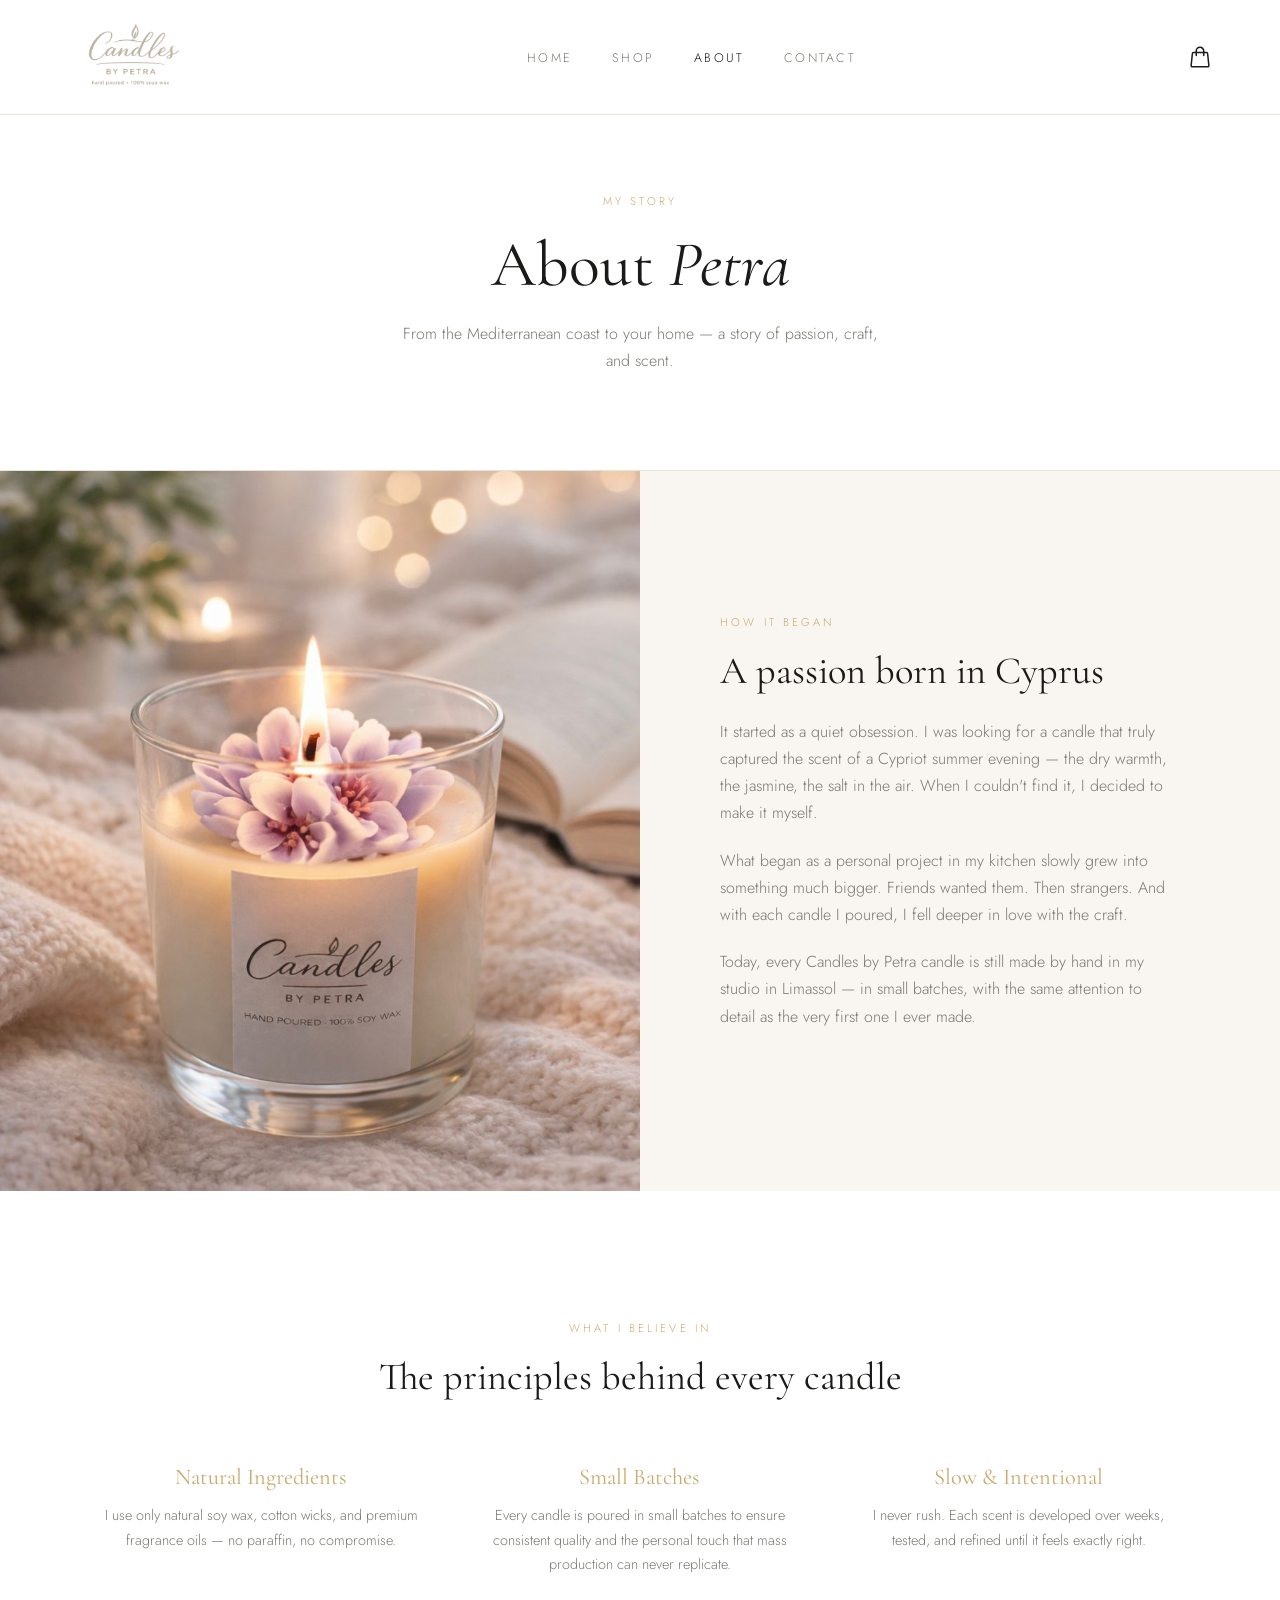
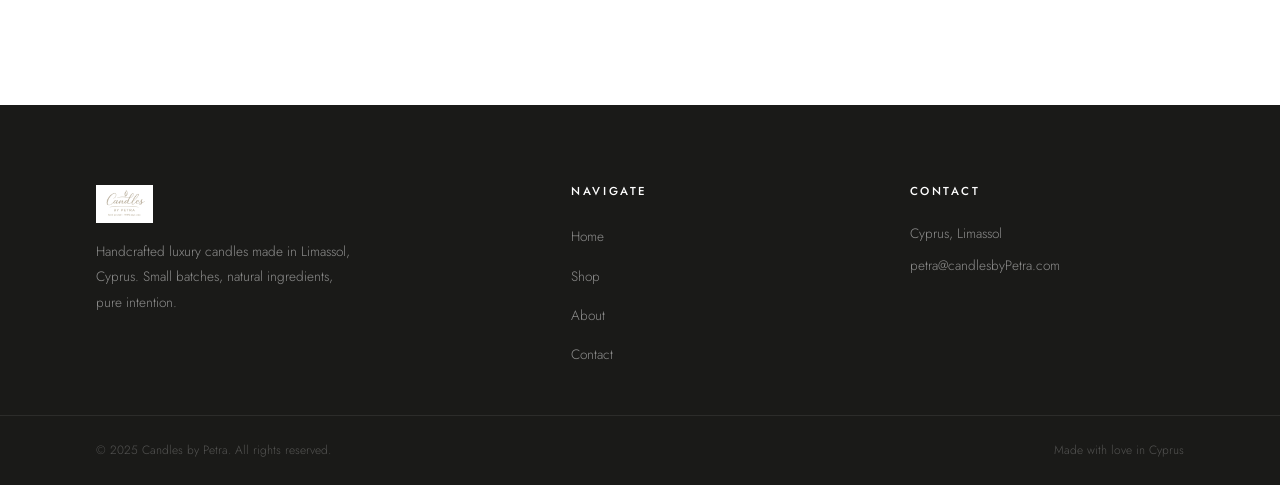
==== pages/about/about.html @ 8d90f5c4 "Vytvoreni zakladni struktury webu a pridani obrazku" ====
<!DOCTYPE html>
<html lang="en">
<head>
  <meta charset="UTF-8">
  <meta name="viewport" content="width=device-width, initial-scale=1.0">
  <title>About — Candles by Petra</title>
  <meta name="description" content="The story behind Candles by Petra — handcrafted luxury candles made in Cyprus.">
  <link rel="stylesheet" href="../../css/style.css">
</head>
<body>

  <!-- NAV -->
  <nav>
    <a class="nav-logo" href="../../index.html">
      <img src="../../images/logo.jpeg" alt="Candles by Petra">
    </a>
    <ul class="nav-links">
      <li><a href="../../index.html">Home</a></li>
      <li><a href="../shop/shop.html">Shop</a></li>
      <li><a href="about.html" class="active">About</a></li>
      <li><a href="../contact/contact.html">Contact</a></li>
    </ul>
    <button class="cart-icon-btn" onclick="window.location.href='../shop/shop.html'">
      <svg xmlns="http://www.w3.org/2000/svg" fill="none" viewBox="0 0 24 24" stroke-width="1.5" stroke="currentColor">
        <path stroke-linecap="round" stroke-linejoin="round" d="M15.75 10.5V6a3.75 3.75 0 1 0-7.5 0v4.5m11.356-1.993 1.263 12c.07.665-.45 1.243-1.119 1.243H4.25a1.125 1.125 0 0 1-1.12-1.243l1.264-12A1.125 1.125 0 0 1 5.513 7.5h12.974c.576 0 1.059.435 1.119 1.007Z" />
      </svg>
      <span class="cart-badge" id="about-badge"></span>
    </button>
  </nav>

  <!-- PAGE HEADER -->
  <div class="page-header">
    <span class="section-label">My Story</span>
    <h1>About <em>Petra</em></h1>
    <p>From the Mediterranean coast to your home — a story of passion, craft, and scent.</p>
  </div>

  <!-- STORY SECTION -->
  <section class="about-story">
    <div class="about-story-image">
      <img src="../../images/levander2.jpeg" alt="Petra crafting candles">
    </div>
    <div class="about-story-content">
      <span class="section-label">How it began</span>
      <h2>A passion born in Cyprus</h2>
      <p>
        It started as a quiet obsession. I was looking for a candle that truly captured the scent of a Cypriot summer evening — the dry warmth, the jasmine, the salt in the air. When I couldn't find it, I decided to make it myself.
      </p>
      <p>
        What began as a personal project in my kitchen slowly grew into something much bigger. Friends wanted them. Then strangers. And with each candle I poured, I fell deeper in love with the craft.
      </p>
      <p>
        Today, every Candles by Petra candle is still made by hand in my studio in Limassol — in small batches, with the same attention to detail as the very first one I ever made.
      </p>
    </div>
  </section>

  <!-- VALUES -->
  <section class="about-values">
    <span class="section-label">What I believe in</span>
    <h2>The principles behind every candle</h2>

    <div class="values-grid">
      <div class="value-item">
        <h3>Natural Ingredients</h3>
        <p>I use only natural soy wax, cotton wicks, and premium fragrance oils — no paraffin, no compromise.</p>
      </div>
      <div class="value-item">
        <h3>Small Batches</h3>
        <p>Every candle is poured in small batches to ensure consistent quality and the personal touch that mass production can never replicate.</p>
      </div>
      <div class="value-item">
        <h3>Slow & Intentional</h3>
        <p>I never rush. Each scent is developed over weeks, tested, and refined until it feels exactly right.</p>
      </div>
    </div>
  </section>

  <!-- FOOTER -->
  <footer>
    <div class="footer-brand">
      <a class="footer-logo" href="../../index.html"><img src="../../images/logo.jpeg" alt="Candles by Petra" style="height:38px;width:auto;"></a>
      <p>Handcrafted luxury candles made in Limassol, Cyprus. Small batches, natural ingredients, pure intention.</p>
    </div>

    <div class="footer-col">
      <h4>Navigate</h4>
      <ul>
        <li><a href="../../index.html">Home</a></li>
        <li><a href="../shop/shop.html">Shop</a></li>
        <li><a href="about.html">About</a></li>
        <li><a href="../contact/contact.html">Contact</a></li>
      </ul>
    </div>

    <div class="footer-col">
      <h4>Contact</h4>
      <p>Cyprus, Limassol</p>
      <p>petra@candlesbyPetra.com</p>
    </div>
  </footer>
  <div class="footer-bottom">
    <span>&copy; 2025 Candles by Petra. All rights reserved.</span>
    <span>Made with love in Cyprus</span>
  </div>

  <script>
    const count = JSON.parse(localStorage.getItem('cbp_cart') || '[]').reduce((s,i) => s + i.qty, 0);
    const badge = document.getElementById('about-badge');
    if (count > 0) { badge.textContent = count; badge.style.display = 'flex'; }
  </script>
</body>
</html>
---- css/style.css ----
@import url('https://fonts.googleapis.com/css2?family=Cormorant+Garamond:ital,wght@0,300;0,400;0,500;1,300;1,400&family=Jost:wght@300;400;500&display=swap');

*, *::before, *::after {
  box-sizing: border-box;
  margin: 0;
  padding: 0;
}

:root {
  --cream: #f9f5f0;
  --white: #ffffff;
  --gold: #c9a96e;
  --gold-light: #e8d5b0;
  --dark: #1a1a18;
  --grey: #7a7a72;
  --border: #e8e2d9;
}

html {
  scroll-behavior: smooth;
}

body {
  background-color: var(--cream);
  color: var(--dark);
  font-family: 'Jost', sans-serif;
  font-weight: 300;
  font-size: 16px;
  line-height: 1.7;
}

h1, h2, h3, h4 {
  font-family: 'Cormorant Garamond', serif;
  font-weight: 400;
  line-height: 1.2;
}

a {
  color: inherit;
  text-decoration: none;
}

img {
  display: block;
  max-width: 100%;
}

/* ── NAV ── */

nav {
  position: fixed;
  top: 0;
  left: 0;
  right: 0;
  z-index: 100;
  display: flex;
  align-items: center;
  justify-content: space-between;
  padding: 0.75rem 4rem;
  background-color: rgba(255, 255, 255, 0.97);
  backdrop-filter: blur(8px);
  border-bottom: 1px solid var(--border);
}

.nav-logo {
  display: flex;
  align-items: center;
  gap: 0.6rem;
}

.nav-logo img {
  height: 90px;
  width: auto;
  object-fit: contain;
}

.nav-links {
  display: flex;
  gap: 2.5rem;
  list-style: none;
}

.nav-links a {
  font-size: 0.78rem;
  letter-spacing: 0.18em;
  text-transform: uppercase;
  color: var(--grey);
  transition: color 0.3s;
}

.nav-links a:hover,
.nav-links a.active {
  color: var(--dark);
}

/* ── BUTTONS ── */

.btn {
  display: inline-block;
  padding: 0.85rem 2.5rem;
  font-family: 'Jost', sans-serif;
  font-size: 0.75rem;
  font-weight: 400;
  letter-spacing: 0.2em;
  text-transform: uppercase;
  transition: all 0.3s;
  cursor: pointer;
  border: none;
}

.btn-dark {
  background-color: var(--dark);
  color: var(--white);
}

.btn-dark:hover {
  background-color: var(--gold);
}

.btn-outline {
  background-color: transparent;
  color: var(--dark);
  border: 1px solid var(--dark);
}

.btn-outline:hover {
  background-color: var(--dark);
  color: var(--white);
}

.btn-gold {
  background-color: var(--gold);
  color: var(--white);
}

.btn-gold:hover {
  background-color: var(--dark);
}

/* ── SECTION LABEL ── */

.section-label {
  display: block;
  font-size: 0.7rem;
  letter-spacing: 0.28em;
  text-transform: uppercase;
  color: var(--gold);
  margin-bottom: 1rem;
}

/* ── PLACEHOLDER (dokud nejsou fotky) ── */

.placeholder {
  width: 100%;
  height: 100%;
  background-color: var(--gold-light);
  display: flex;
  align-items: center;
  justify-content: center;
  color: var(--gold);
  font-family: 'Cormorant Garamond', serif;
  font-size: 0.9rem;
  letter-spacing: 0.1em;
}

/* ── HERO ── */

.hero {
  min-height: 100vh;
  display: grid;
  grid-template-columns: 1fr 1fr;
  padding-top: 80px;
}

.hero-content {
  display: flex;
  flex-direction: column;
  justify-content: center;
  padding: 6rem 4rem 6rem 6rem;
}

.hero-title {
  font-size: clamp(3rem, 5vw, 5.5rem);
  font-weight: 300;
  margin-bottom: 1.5rem;
  line-height: 1.1;
}

.hero-title em {
  font-style: italic;
  color: var(--gold);
}

.hero-subtitle {
  font-size: 1rem;
  color: var(--grey);
  margin-bottom: 2.5rem;
  max-width: 380px;
}

.hero-image {
  overflow: hidden;
  position: relative;
}

.hero-image img {
  width: 100%;
  height: 100%;
  object-fit: cover;
}

/* ── FEATURED PRODUCTS ── */

.featured {
  padding: 8rem 6rem;
  background-color: var(--white);
}

.featured-header {
  display: flex;
  align-items: flex-end;
  justify-content: space-between;
  margin-bottom: 4rem;
}

.featured-header h2 {
  font-size: clamp(2rem, 3vw, 3rem);
}

.products-grid {
  display: grid;
  grid-template-columns: repeat(3, 1fr);
  gap: 2.5rem;
}

.product-card {
  cursor: pointer;
}

.product-image {
  aspect-ratio: 3/4;
  overflow: hidden;
  margin-bottom: 1.25rem;
  position: relative;
}

.product-image img {
  width: 100%;
  height: 100%;
  object-fit: cover;
  transition: transform 0.6s ease;
}

.product-card:hover .product-image img,
.product-card:hover .product-image .placeholder {
  transform: scale(1.04);
}

.product-card:hover .placeholder {
  transform: scale(1.04);
}

.product-name {
  font-family: 'Cormorant Garamond', serif;
  font-size: 1.3rem;
  margin-bottom: 0.25rem;
}

.product-scent {
  font-size: 0.8rem;
  color: var(--grey);
  letter-spacing: 0.05em;
  margin-bottom: 0.5rem;
}

.product-price {
  font-size: 0.9rem;
  color: var(--gold);
  font-weight: 500;
}

/* ── ABOUT TEASER ── */

.about-teaser {
  display: grid;
  grid-template-columns: 1fr 1fr;
  min-height: 70vh;
}

.about-teaser-image {
  overflow: hidden;
}

.about-teaser-image img {
  width: 100%;
  height: 100%;
  object-fit: cover;
}

.about-teaser-content {
  display: flex;
  flex-direction: column;
  justify-content: center;
  padding: 6rem;
  background-color: var(--dark);
  color: var(--white);
}

.about-teaser-content .section-label {
  color: var(--gold);
}

.about-teaser-content h2 {
  font-size: clamp(2rem, 3vw, 3rem);
  margin-bottom: 1.5rem;
  color: var(--white);
}

.about-teaser-content p {
  color: rgba(255,255,255,0.6);
  margin-bottom: 2.5rem;
  max-width: 420px;
}

.about-teaser-content .btn-outline {
  color: var(--white);
  border-color: rgba(255,255,255,0.4);
}

.about-teaser-content .btn-outline:hover {
  background-color: var(--gold);
  border-color: var(--gold);
}

/* ── INSTAGRAM ── */

.instagram {
  padding: 8rem 6rem;
  text-align: center;
}

.instagram h2 {
  font-size: clamp(2rem, 3vw, 3rem);
  margin-bottom: 0.5rem;
}

.instagram-handle {
  display: block;
  font-size: 0.82rem;
  color: var(--gold);
  letter-spacing: 0.18em;
  margin-bottom: 3rem;
}

.instagram-grid {
  display: grid;
  grid-template-columns: repeat(4, 1fr);
  gap: 1rem;
  margin-bottom: 3rem;
}

.instagram-item {
  aspect-ratio: 1;
  overflow: hidden;
}

.instagram-item img {
  width: 100%;
  height: 100%;
  object-fit: cover;
  transition: transform 0.4s ease;
}

.instagram-item:hover img,
.instagram-item:hover .placeholder {
  transform: scale(1.05);
}

/* ── FOOTER ── */

footer {
  background-color: var(--dark);
  color: rgba(255,255,255,0.5);
  padding: 5rem 6rem 3rem;
  display: grid;
  grid-template-columns: 1.5fr 1fr 1fr;
  gap: 4rem;
}

.footer-logo {
  font-family: 'Cormorant Garamond', serif;
  font-size: 1.5rem;
  color: var(--white);
  margin-bottom: 1rem;
  display: block;
}

.footer-logo span {
  color: var(--gold);
}

.footer-brand p {
  font-size: 0.85rem;
  line-height: 1.9;
  max-width: 260px;
}

.footer-col h4 {
  color: var(--white);
  font-family: 'Jost', sans-serif;
  font-size: 0.72rem;
  font-weight: 500;
  letter-spacing: 0.22em;
  text-transform: uppercase;
  margin-bottom: 1.5rem;
}

.footer-col ul {
  list-style: none;
  display: flex;
  flex-direction: column;
  gap: 0.75rem;
}

.footer-col a {
  font-size: 0.85rem;
  color: rgba(255,255,255,0.5);
  transition: color 0.3s;
}

.footer-col a:hover {
  color: var(--gold);
}

.footer-col p {
  font-size: 0.85rem;
  margin-bottom: 0.5rem;
}

.footer-bottom {
  background-color: var(--dark);
  border-top: 1px solid rgba(255,255,255,0.08);
  padding: 1.5rem 6rem;
  font-size: 0.75rem;
  color: rgba(255,255,255,0.25);
  display: flex;
  justify-content: space-between;
}

/* ── PAGE HEADER ── */

.page-header {
  padding: 12rem 6rem 6rem;
  text-align: center;
  background-color: var(--white);
  border-bottom: 1px solid var(--border);
}

.page-header h1 {
  font-size: clamp(3rem, 5vw, 5rem);
  margin-bottom: 1rem;
}

.page-header p {
  color: var(--grey);
  max-width: 500px;
  margin: 0 auto;
  font-size: 1rem;
}

/* ── SHOP PAGE ── */

.shop-section {
  padding: 6rem;
  background-color: var(--cream);
}

.shop-grid {
  display: grid;
  grid-template-columns: repeat(3, 1fr);
  gap: 3rem;
}

/* ── ABOUT PAGE ── */

.about-story {
  display: grid;
  grid-template-columns: 1fr 1fr;
  min-height: 80vh;
}

.about-story-image {
  overflow: hidden;
}

.about-story-image img {
  width: 100%;
  height: 100%;
  object-fit: cover;
}

.about-story-content {
  padding: 7rem 5rem;
  display: flex;
  flex-direction: column;
  justify-content: center;
}

.about-story-content h2 {
  font-size: clamp(2rem, 3vw, 2.8rem);
  margin-bottom: 1.5rem;
}

.about-story-content p {
  color: var(--grey);
  margin-bottom: 1.25rem;
  max-width: 460px;
}

.about-values {
  padding: 8rem 6rem;
  background-color: var(--white);
  text-align: center;
}

.about-values h2 {
  font-size: clamp(2rem, 3vw, 3rem);
  margin-bottom: 4rem;
}

.values-grid {
  display: grid;
  grid-template-columns: repeat(3, 1fr);
  gap: 3rem;
}

.value-item h3 {
  font-size: 1.4rem;
  margin-bottom: 0.75rem;
  color: var(--gold);
}

.value-item p {
  font-size: 0.9rem;
  color: var(--grey);
}

/* ── CONTACT PAGE ── */

.contact-section {
  display: grid;
  grid-template-columns: 1fr 1fr;
  min-height: 80vh;
  padding-top: 80px;
}

.contact-info {
  padding: 7rem 5rem;
  background-color: var(--dark);
  color: var(--white);
  display: flex;
  flex-direction: column;
  justify-content: center;
}

.contact-info .section-label {
  color: var(--gold);
}

.contact-info h2 {
  font-size: clamp(2rem, 3vw, 3rem);
  color: var(--white);
  margin-bottom: 1.5rem;
}

.contact-info p {
  color: rgba(255,255,255,0.6);
  margin-bottom: 2.5rem;
  max-width: 380px;
}

.contact-detail {
  margin-bottom: 1.25rem;
}

.contact-detail-label {
  font-size: 0.72rem;
  letter-spacing: 0.2em;
  text-transform: uppercase;
  color: var(--gold);
  margin-bottom: 0.25rem;
}

.contact-detail-value {
  font-size: 0.95rem;
  color: rgba(255,255,255,0.8);
}

.contact-form-wrap {
  padding: 7rem 5rem;
  background-color: var(--cream);
  display: flex;
  flex-direction: column;
  justify-content: center;
}

.contact-form-wrap h2 {
  font-size: clamp(1.8rem, 2.5vw, 2.5rem);
  margin-bottom: 2.5rem;
}

.form-group {
  margin-bottom: 1.5rem;
}

.form-group label {
  display: block;
  font-size: 0.72rem;
  letter-spacing: 0.18em;
  text-transform: uppercase;
  color: var(--grey);
  margin-bottom: 0.5rem;
}

.form-group input,
.form-group select,
.form-group textarea {
  width: 100%;
  padding: 0.85rem 1rem;
  background-color: var(--white);
  border: 1px solid var(--border);
  color: var(--dark);
  font-family: 'Jost', sans-serif;
  font-size: 0.9rem;
  font-weight: 300;
  outline: none;
  transition: border-color 0.3s;
  appearance: none;
}

.form-group input:focus,
.form-group select:focus,
.form-group textarea:focus {
  border-color: var(--gold);
}

.form-group textarea {
  height: 130px;
  resize: none;
}

/* ── CART ICON IN NAV ── */

.cart-icon-btn {
  background: none;
  border: none;
  cursor: pointer;
  position: relative;
  padding: 0.25rem;
  display: flex;
  align-items: center;
  color: var(--dark);
  transition: color 0.3s;
}

.cart-icon-btn:hover {
  color: var(--gold);
}

.cart-icon-btn svg {
  width: 24px;
  height: 24px;
}

.cart-badge {
  display: none;
  position: absolute;
  top: -4px;
  right: -6px;
  background-color: var(--gold);
  color: var(--white);
  font-size: 0.65rem;
  font-weight: 500;
  width: 18px;
  height: 18px;
  border-radius: 50%;
  align-items: center;
  justify-content: center;
  font-family: 'Jost', sans-serif;
}

/* ── ADD TO CART BUTTON ── */

.btn-cart {
  display: block;
  width: 100%;
  margin-top: 1rem;
  padding: 0.7rem 1rem;
  background-color: transparent;
  border: 1px solid var(--border);
  color: var(--dark);
  font-family: 'Jost', sans-serif;
  font-size: 0.72rem;
  font-weight: 400;
  letter-spacing: 0.18em;
  text-transform: uppercase;
  cursor: pointer;
  transition: all 0.3s;
}

.btn-cart:hover {
  background-color: var(--dark);
  border-color: var(--dark);
  color: var(--white);
}

/* ── CART OVERLAY ── */

#cart-overlay {
  display: none;
  position: fixed;
  inset: 0;
  background: rgba(0,0,0,0.45);
  z-index: 200;
}

#cart-overlay.active {
  display: block;
}

/* ── CART DRAWER ── */

#cart-drawer {
  position: fixed;
  top: 0;
  right: 0;
  width: 400px;
  max-width: 100vw;
  height: 100vh;
  background: var(--white);
  z-index: 201;
  display: flex;
  flex-direction: column;
  transform: translateX(100%);
  transition: transform 0.4s ease;
}

#cart-drawer.active {
  transform: translateX(0);
}

.cart-header {
  display: flex;
  align-items: center;
  justify-content: space-between;
  padding: 1.75rem 2rem;
  border-bottom: 1px solid var(--border);
}

.cart-header h3 {
  font-size: 1.4rem;
}

.cart-header-close {
  background: none;
  border: none;
  font-size: 1.8rem;
  font-weight: 300;
  cursor: pointer;
  color: var(--grey);
  line-height: 1;
  transition: color 0.2s;
}

.cart-header-close:hover {
  color: var(--dark);
}

#cart-items {
  flex: 1;
  overflow-y: auto;
  padding: 1.5rem 2rem;
}

.cart-empty {
  color: var(--grey);
  font-size: 0.9rem;
  text-align: center;
  padding: 3rem 0;
}

.cart-item {
  display: flex;
  align-items: center;
  justify-content: space-between;
  gap: 1rem;
  padding: 1.25rem 0;
  border-bottom: 1px solid var(--border);
}

.cart-item-info {
  flex: 1;
}

.cart-item-name {
  font-family: 'Cormorant Garamond', serif;
  font-size: 1.05rem;
  margin-bottom: 0.2rem;
}

.cart-item-price {
  font-size: 0.82rem;
  color: var(--gold);
  font-weight: 500;
}

.cart-item-controls {
  display: flex;
  align-items: center;
  gap: 0.5rem;
}

.qty-btn {
  background: none;
  border: 1px solid var(--border);
  width: 28px;
  height: 28px;
  cursor: pointer;
  font-size: 1rem;
  display: flex;
  align-items: center;
  justify-content: center;
  color: var(--dark);
  transition: all 0.2s;
}

.qty-btn:hover {
  background-color: var(--dark);
  color: var(--white);
  border-color: var(--dark);
}

.qty-num {
  font-size: 0.9rem;
  min-width: 20px;
  text-align: center;
}

.cart-remove {
  background: none;
  border: none;
  font-size: 1.3rem;
  color: var(--grey);
  cursor: pointer;
  margin-left: 0.25rem;
  line-height: 1;
  transition: color 0.2s;
}

.cart-remove:hover {
  color: var(--dark);
}

.cart-footer {
  padding: 1.5rem 2rem 2rem;
  border-top: 1px solid var(--border);
}

.cart-total-row {
  display: flex;
  justify-content: space-between;
  align-items: center;
  margin-bottom: 1.25rem;
  font-family: 'Cormorant Garamond', serif;
  font-size: 1.3rem;
}

.cart-total-row span:last-child {
  color: var(--gold);
  font-weight: 500;
}

.btn-checkout {
  display: block;
  width: 100%;
  padding: 1rem;
  background-color: var(--dark);
  color: var(--white);
  font-family: 'Jost', sans-serif;
  font-size: 0.75rem;
  font-weight: 400;
  letter-spacing: 0.2em;
  text-transform: uppercase;
  border: none;
  cursor: pointer;
  transition: background-color 0.3s;
  margin-bottom: 0.75rem;
}

.btn-checkout:hover {
  background-color: var(--gold);
}

.cart-note {
  font-size: 0.75rem;
  color: var(--grey);
  text-align: center;
  line-height: 1.5;
}

/* ── FLAME EFFECT ── */

.flame {
  position: absolute;
  top: 14px;
  left: 50%;
  transform: translateX(-50%);
  width: 18px;
  height: 30px;
  opacity: 0;
  transition: opacity 0.4s ease;
  pointer-events: none;
  z-index: 3;
}

.flame::before {
  content: '';
  position: absolute;
  bottom: 0;
  left: 50%;
  transform: translateX(-50%);
  width: 16px;
  height: 28px;
  background: radial-gradient(ellipse at 50% 90%, #fff 0%, #ffe566 18%, #ff9500 55%, #ff3300 82%, transparent 100%);
  border-radius: 50% 50% 30% 30% / 60% 60% 40% 40%;
  filter: blur(0.5px);
  animation: flicker 0.5s ease-in-out infinite alternate;
}

.flame::after {
  content: '';
  position: absolute;
  bottom: 0;
  left: 50%;
  transform: translateX(-50%);
  width: 10px;
  height: 10px;
  background: rgba(255, 210, 60, 0.5);
  border-radius: 50%;
  filter: blur(5px);
  animation: glow 0.5s ease-in-out infinite alternate;
}

.product-card:hover .flame {
  opacity: 1;
}

@keyframes flicker {
  0%   { transform: translateX(-50%) scaleX(1)    scaleY(1)    rotate(-3deg); filter: blur(0.5px); }
  100% { transform: translateX(-50%) scaleX(0.78) scaleY(1.18) rotate(3deg);  filter: blur(1px);   }
}

@keyframes glow {
  0%   { opacity: 0.5; transform: translateX(-50%) scale(1);   }
  100% { opacity: 1;   transform: translateX(-50%) scale(1.6); }
}

/* ── PRODUCT CARD HOVER ── */

.product-card {
  transition: transform 0.35s ease;
}

.product-card:hover {
  transform: translateY(-8px);
}

.product-image {
  box-shadow: 0 0 0 rgba(0,0,0,0);
  transition: box-shadow 0.35s ease;
}

.product-card:hover .product-image {
  box-shadow: 0 24px 48px rgba(0,0,0,0.13);
}

.product-image img {
  cursor: zoom-in;
}

/* ── LIGHTBOX ── */

#lightbox {
  display: none;
  position: fixed;
  inset: 0;
  background: rgba(10, 10, 8, 0.88);
  z-index: 999;
  align-items: center;
  justify-content: center;
  padding: 2rem;
  cursor: pointer;
}

#lightbox.active {
  display: flex;
}

#lightbox-img {
  max-width: 88vw;
  max-height: 88vh;
  object-fit: contain;
  cursor: default;
  box-shadow: 0 40px 80px rgba(0,0,0,0.5);
}

#lightbox-close {
  position: fixed;
  top: 1.25rem;
  right: 1.75rem;
  color: rgba(255,255,255,0.8);
  font-size: 2.2rem;
  font-weight: 300;
  font-family: 'Jost', sans-serif;
  line-height: 1;
  background: none;
  border: none;
  cursor: pointer;
  transition: color 0.2s;
  z-index: 1000;
}

#lightbox-close:hover {
  color: var(--gold);
}

/* ── RESPONSIVE ── */

@media (max-width: 1024px) {
  nav { padding: 1.25rem 2rem; }
  .hero { grid-template-columns: 1fr; min-height: auto; }
  .hero-image { height: 60vh; }
  .hero-content { padding: 4rem 2.5rem; }
  .featured { padding: 5rem 2.5rem; }
  .products-grid { grid-template-columns: repeat(2, 1fr); }
  .about-teaser { grid-template-columns: 1fr; }
  .about-teaser-image { height: 50vh; }
  .about-teaser-content { padding: 4rem 2.5rem; }
  .instagram { padding: 5rem 2.5rem; }
  .instagram-grid { grid-template-columns: repeat(2, 1fr); }
  footer { grid-template-columns: 1fr 1fr; padding: 4rem 2.5rem 2.5rem; gap: 2rem; }
  .footer-bottom { padding: 1rem 2.5rem; }
  .page-header { padding: 8rem 2.5rem 4rem; }
  .shop-section { padding: 4rem 2.5rem; }
  .shop-grid { grid-template-columns: repeat(2, 1fr); }
  .about-story { grid-template-columns: 1fr; }
  .about-story-image { height: 50vh; }
  .about-story-content { padding: 4rem 2.5rem; }
  .about-values { padding: 5rem 2.5rem; }
  .values-grid { grid-template-columns: 1fr; gap: 2rem; }
  .contact-section { grid-template-columns: 1fr; }
  .contact-info { padding: 5rem 2.5rem; }
  .contact-form-wrap { padding: 4rem 2.5rem; }
}

@media (max-width: 600px) {
  nav { padding: 1rem 1.5rem; }
  .nav-links { gap: 1.5rem; }
  .hero-content { padding: 3rem 1.5rem; }
  .featured { padding: 4rem 1.5rem; }
  .products-grid { grid-template-columns: 1fr; }
  .featured-header { flex-direction: column; align-items: flex-start; gap: 1rem; }
  .about-teaser-content { padding: 3rem 1.5rem; }
  .instagram { padding: 4rem 1.5rem; }
  footer { grid-template-columns: 1fr; padding: 3rem 1.5rem 2rem; }
  .footer-bottom { padding: 1rem 1.5rem; flex-direction: column; gap: 0.5rem; }
  .shop-section { padding: 3rem 1.5rem; }
  .shop-grid { grid-template-columns: 1fr; }
  .about-story-content { padding: 3rem 1.5rem; }
  .about-values { padding: 4rem 1.5rem; }
  .contact-info { padding: 4rem 1.5rem; }
  .contact-form-wrap { padding: 3rem 1.5rem; }
}
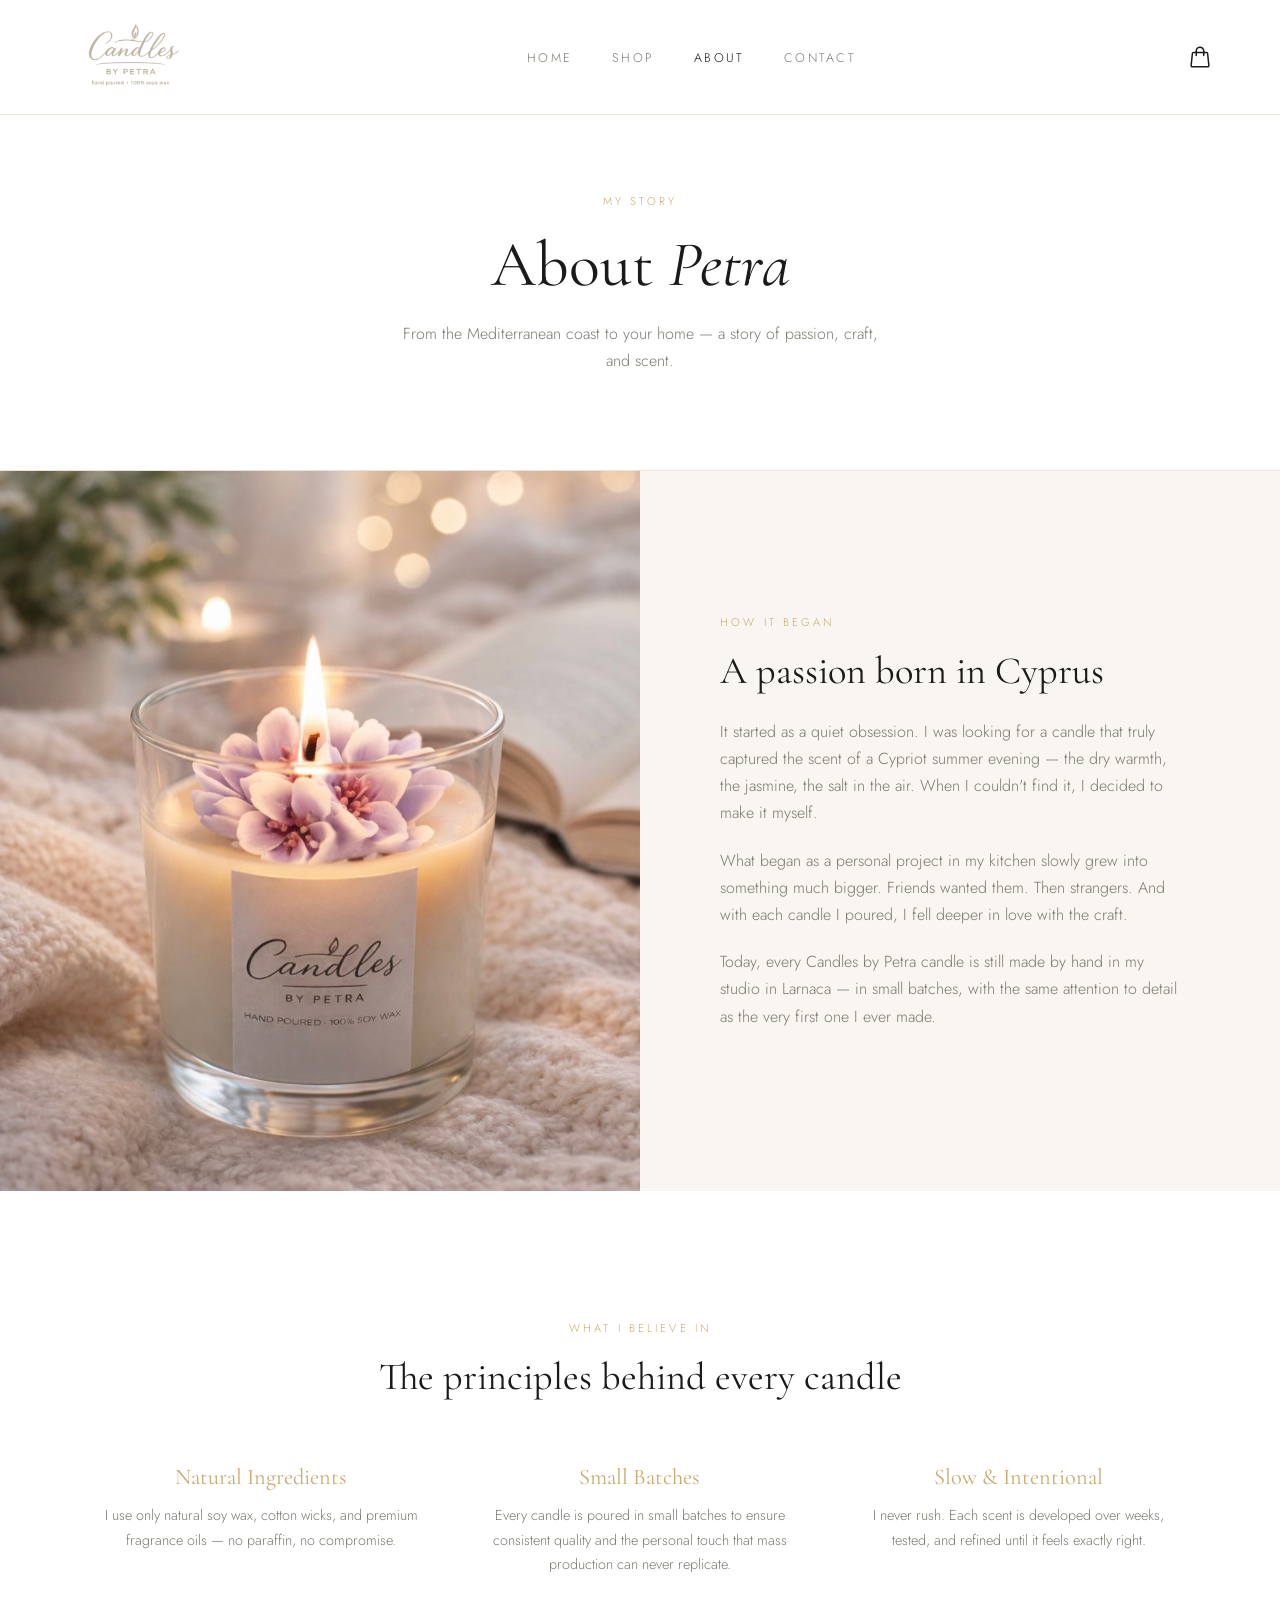
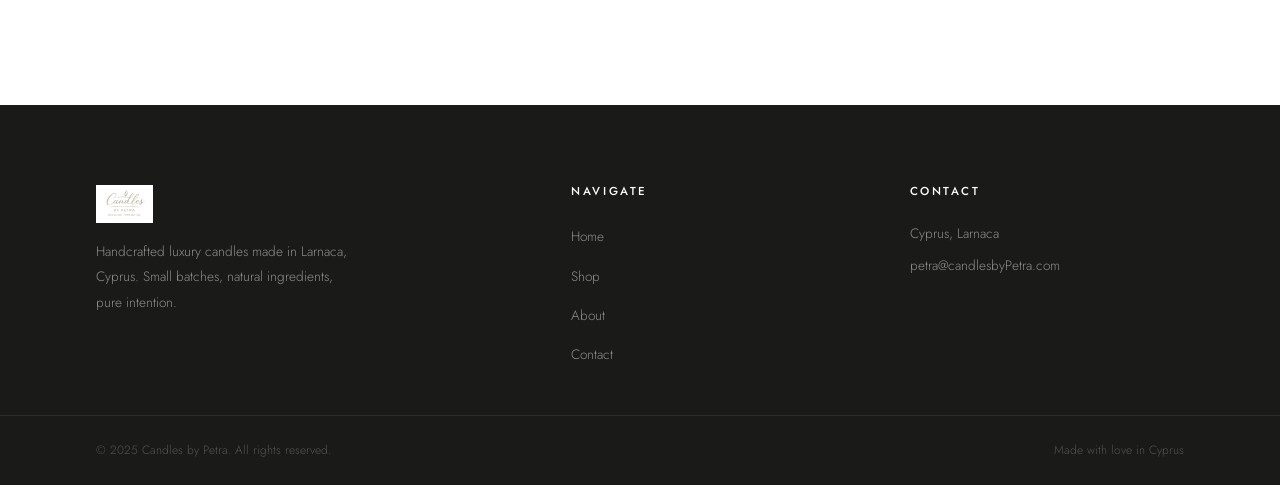
==== commit 983a008f: "upravy" ====
--- a/pages/about/about.html
+++ b/pages/about/about.html
@@ -50,7 +50,7 @@
         What began as a personal project in my kitchen slowly grew into something much bigger. Friends wanted them. Then strangers. And with each candle I poured, I fell deeper in love with the craft.
       </p>
       <p>
-        Today, every Candles by Petra candle is still made by hand in my studio in Limassol — in small batches, with the same attention to detail as the very first one I ever made.
+        Today, every Candles by Petra candle is still made by hand in my studio in Larnaca — in small batches, with the same attention to detail as the very first one I ever made.
       </p>
     </div>
   </section>
@@ -80,7 +80,7 @@
   <footer>
     <div class="footer-brand">
       <a class="footer-logo" href="../../index.html"><img src="../../images/logo.jpeg" alt="Candles by Petra" style="height:38px;width:auto;"></a>
-      <p>Handcrafted luxury candles made in Limassol, Cyprus. Small batches, natural ingredients, pure intention.</p>
+      <p>Handcrafted luxury candles made in Larnaca, Cyprus. Small batches, natural ingredients, pure intention.</p>
     </div>
 
     <div class="footer-col">
@@ -95,7 +95,7 @@
 
     <div class="footer-col">
       <h4>Contact</h4>
-      <p>Cyprus, Limassol</p>
+      <p>Cyprus, Larnaca</p>
       <p>petra@candlesbyPetra.com</p>
     </div>
   </footer>
--- a/css/style.css
+++ b/css/style.css
@@ -906,6 +906,150 @@
   color: var(--grey);
   text-align: center;
   line-height: 1.5;
+}
+
+/* ── CART STEPS ── */
+
+#cart-step-1, #cart-step-2 {
+  display: flex;
+  flex-direction: column;
+  flex: 1;
+  overflow: hidden;
+  min-height: 0;
+}
+
+/* ── CHECKOUT FORM STEP ── */
+
+.checkout-header {
+  display: flex;
+  align-items: center;
+  gap: 0.75rem;
+  padding: 1.5rem 2rem 1rem;
+  border-bottom: 1px solid var(--border);
+}
+
+.checkout-back-btn {
+  background: none;
+  border: none;
+  cursor: pointer;
+  color: var(--grey);
+  font-size: 1.3rem;
+  line-height: 1;
+  padding: 0.25rem;
+  transition: color 0.2s;
+}
+
+.checkout-back-btn:hover {
+  color: var(--dark);
+}
+
+.checkout-header h3 {
+  font-family: 'Cormorant Garamond', serif;
+  font-size: 1.3rem;
+  font-weight: 400;
+}
+
+.checkout-body {
+  flex: 1;
+  overflow-y: auto;
+  padding: 1.5rem 2rem;
+}
+
+.checkout-summary {
+  background: var(--cream);
+  border: 1px solid var(--border);
+  border-radius: 4px;
+  padding: 1rem 1.25rem;
+  margin-bottom: 1.75rem;
+}
+
+.checkout-summary-row {
+  display: flex;
+  justify-content: space-between;
+  font-size: 0.85rem;
+  color: var(--grey);
+  padding: 0.2rem 0;
+}
+
+.checkout-summary-total {
+  display: flex;
+  justify-content: space-between;
+  font-family: 'Cormorant Garamond', serif;
+  font-size: 1.1rem;
+  border-top: 1px solid var(--border);
+  margin-top: 0.6rem;
+  padding-top: 0.6rem;
+  color: var(--dark);
+}
+
+.checkout-summary-total span:last-child {
+  color: var(--gold);
+  font-weight: 500;
+}
+
+.checkout-form-row {
+  display: grid;
+  grid-template-columns: 1fr 1fr;
+  gap: 1rem;
+}
+
+.checkout-field {
+  display: flex;
+  flex-direction: column;
+  gap: 0.35rem;
+  margin-bottom: 1rem;
+}
+
+.checkout-field label {
+  font-size: 0.72rem;
+  letter-spacing: 0.12em;
+  text-transform: uppercase;
+  color: var(--grey);
+}
+
+.checkout-field input,
+.checkout-field textarea {
+  padding: 0.65rem 0.85rem;
+  border: 1px solid var(--border);
+  background: var(--white);
+  font-family: 'Jost', sans-serif;
+  font-size: 0.9rem;
+  font-weight: 300;
+  color: var(--dark);
+  outline: none;
+  transition: border-color 0.2s;
+  border-radius: 2px;
+}
+
+.checkout-field input:focus,
+.checkout-field textarea:focus {
+  border-color: var(--gold);
+}
+
+.checkout-field textarea {
+  resize: none;
+  height: 80px;
+}
+
+.checkout-submit {
+  display: block;
+  width: 100%;
+  padding: 1rem;
+  background-color: var(--gold);
+  color: var(--white);
+  font-family: 'Jost', sans-serif;
+  font-size: 0.75rem;
+  font-weight: 400;
+  letter-spacing: 0.2em;
+  text-transform: uppercase;
+  border: none;
+  cursor: pointer;
+  transition: background-color 0.3s;
+  margin-top: 0.5rem;
+}
+
+.checkout-submit:hover {
+  background-color: var(--dark);
 }
 
 /* ── FLAME EFFECT ── */
